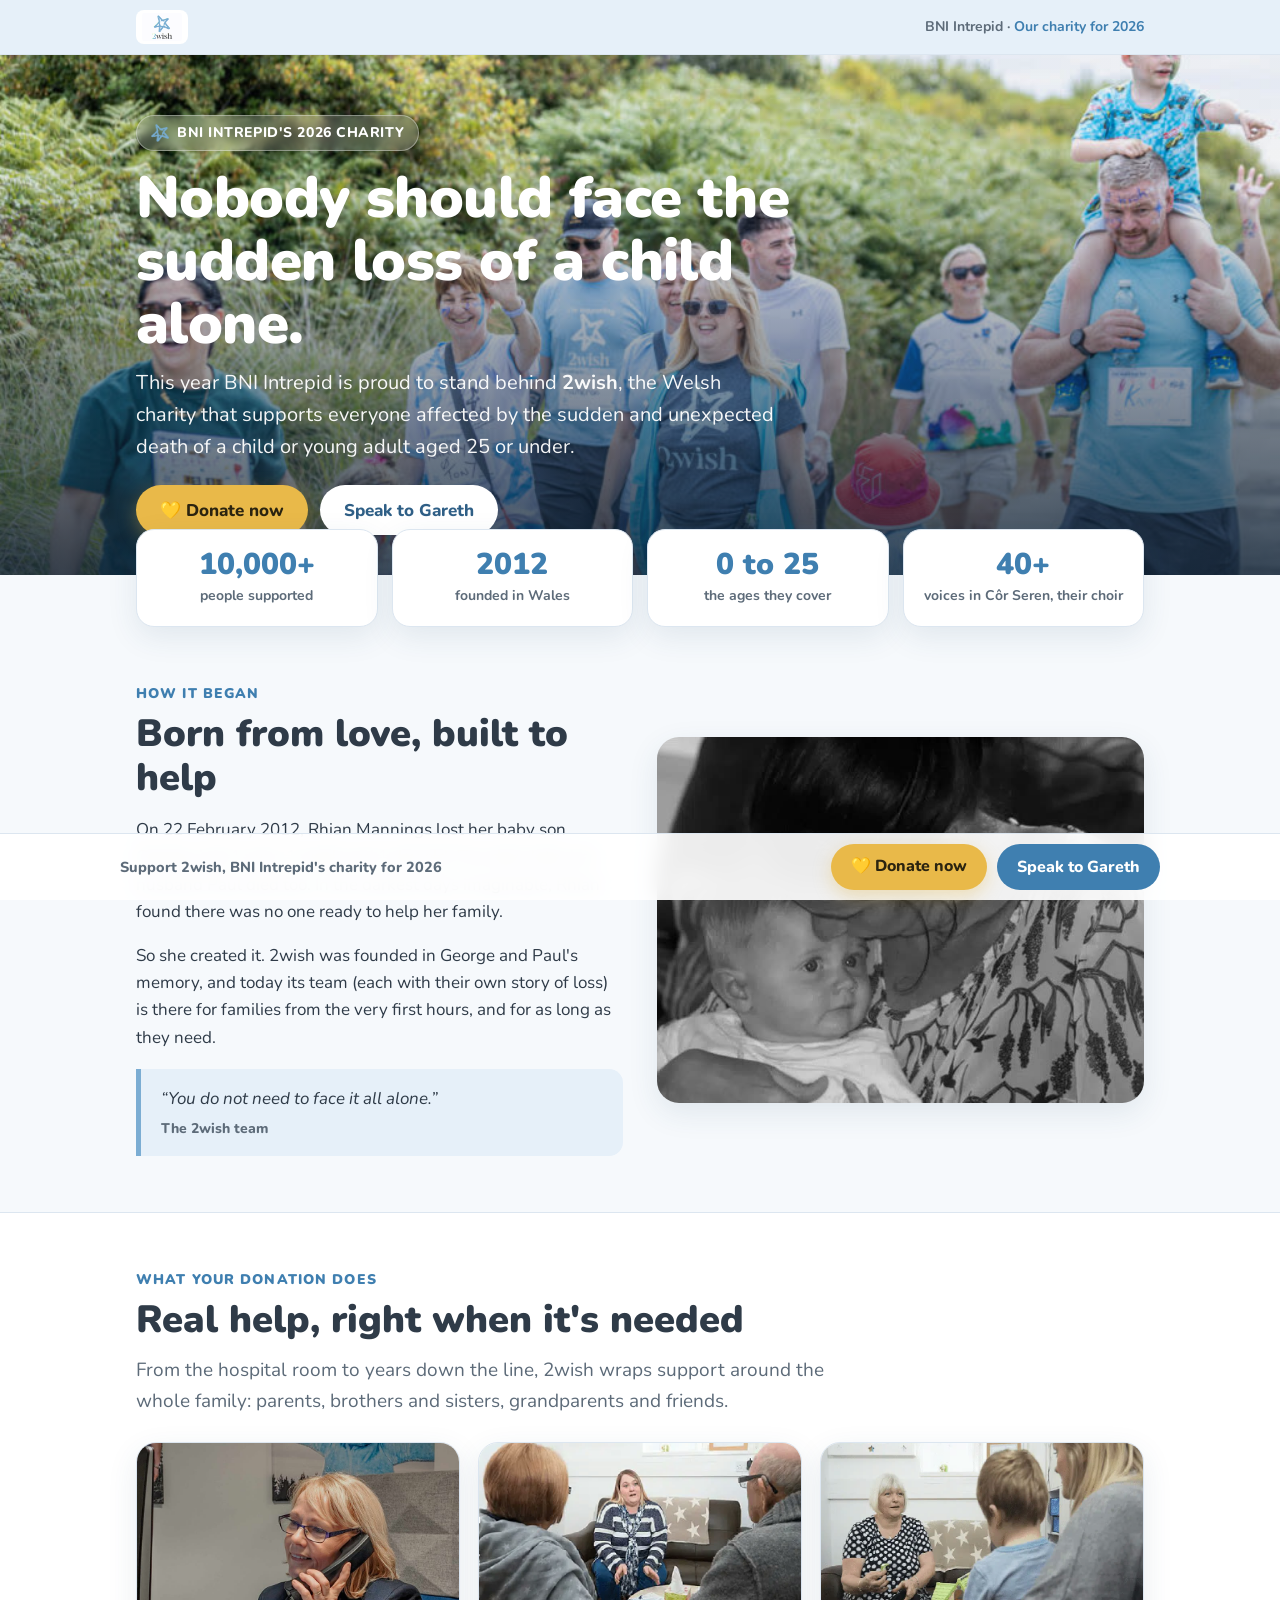
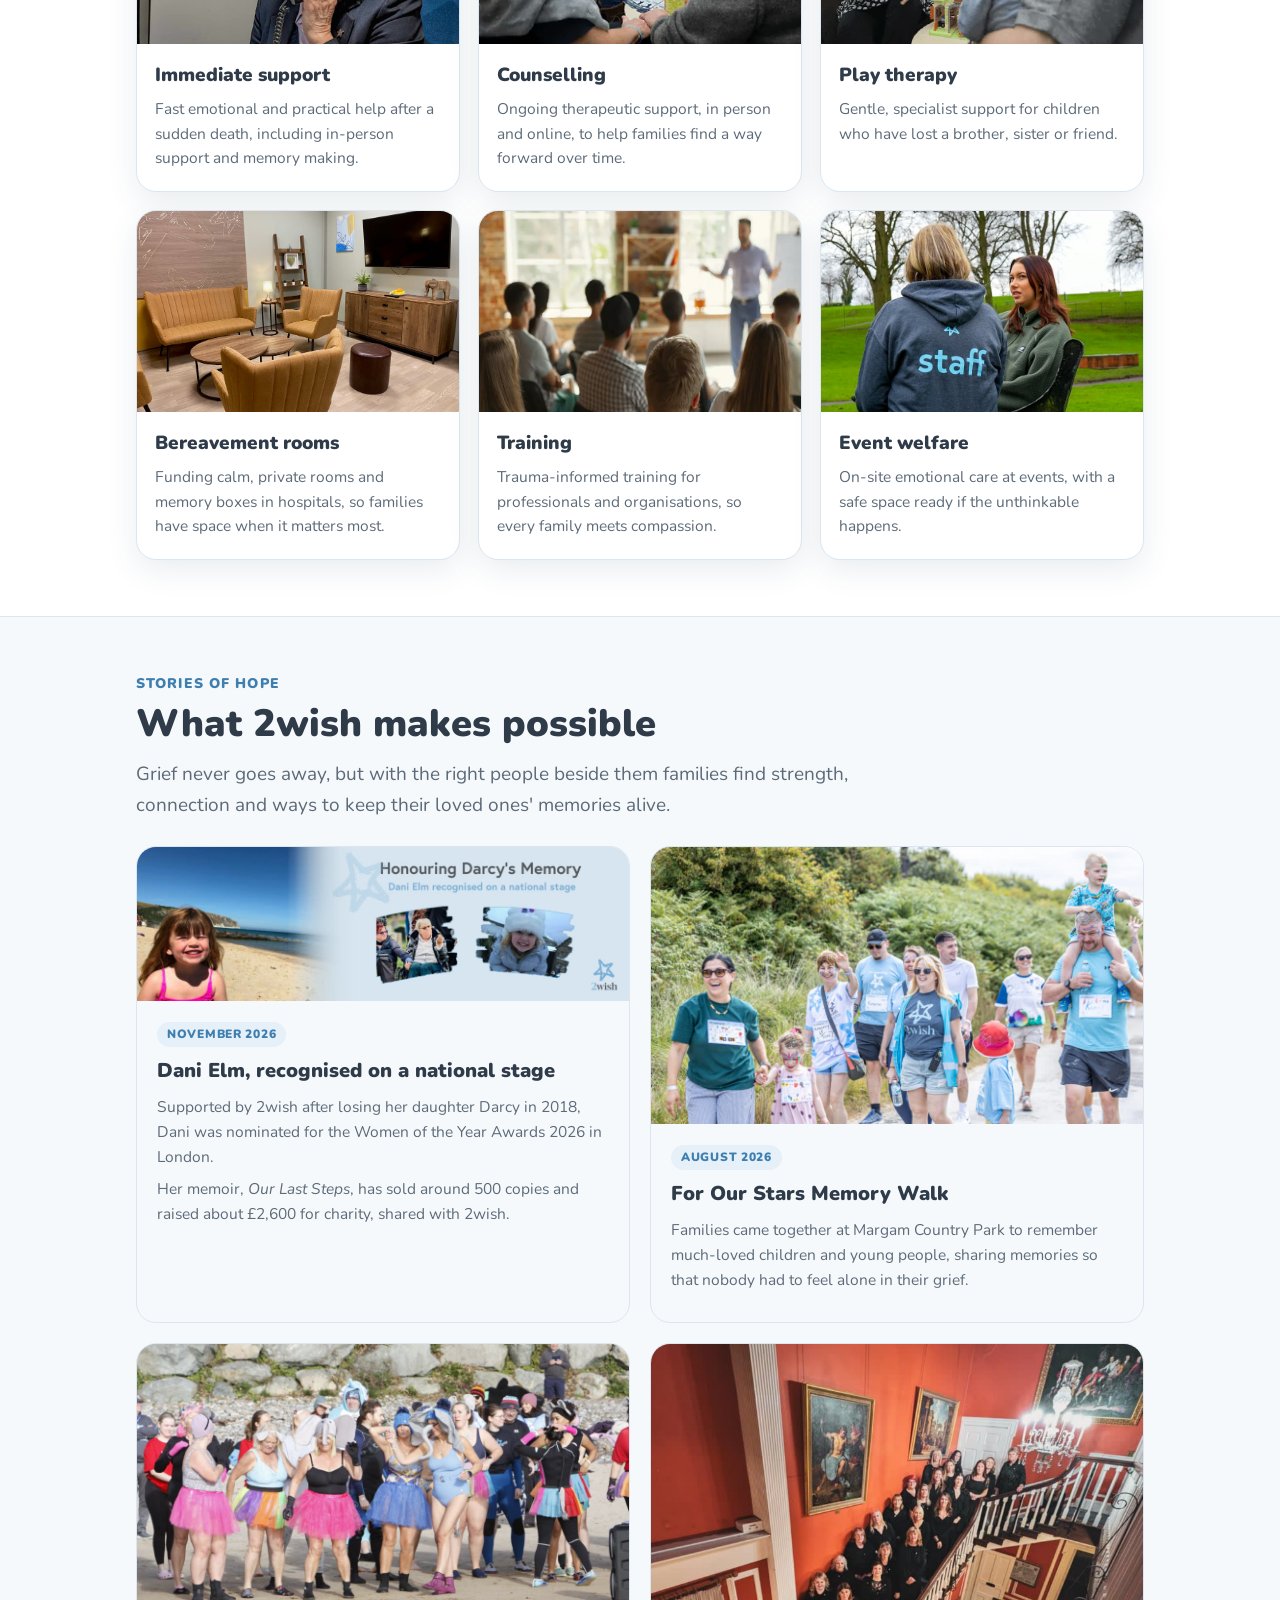
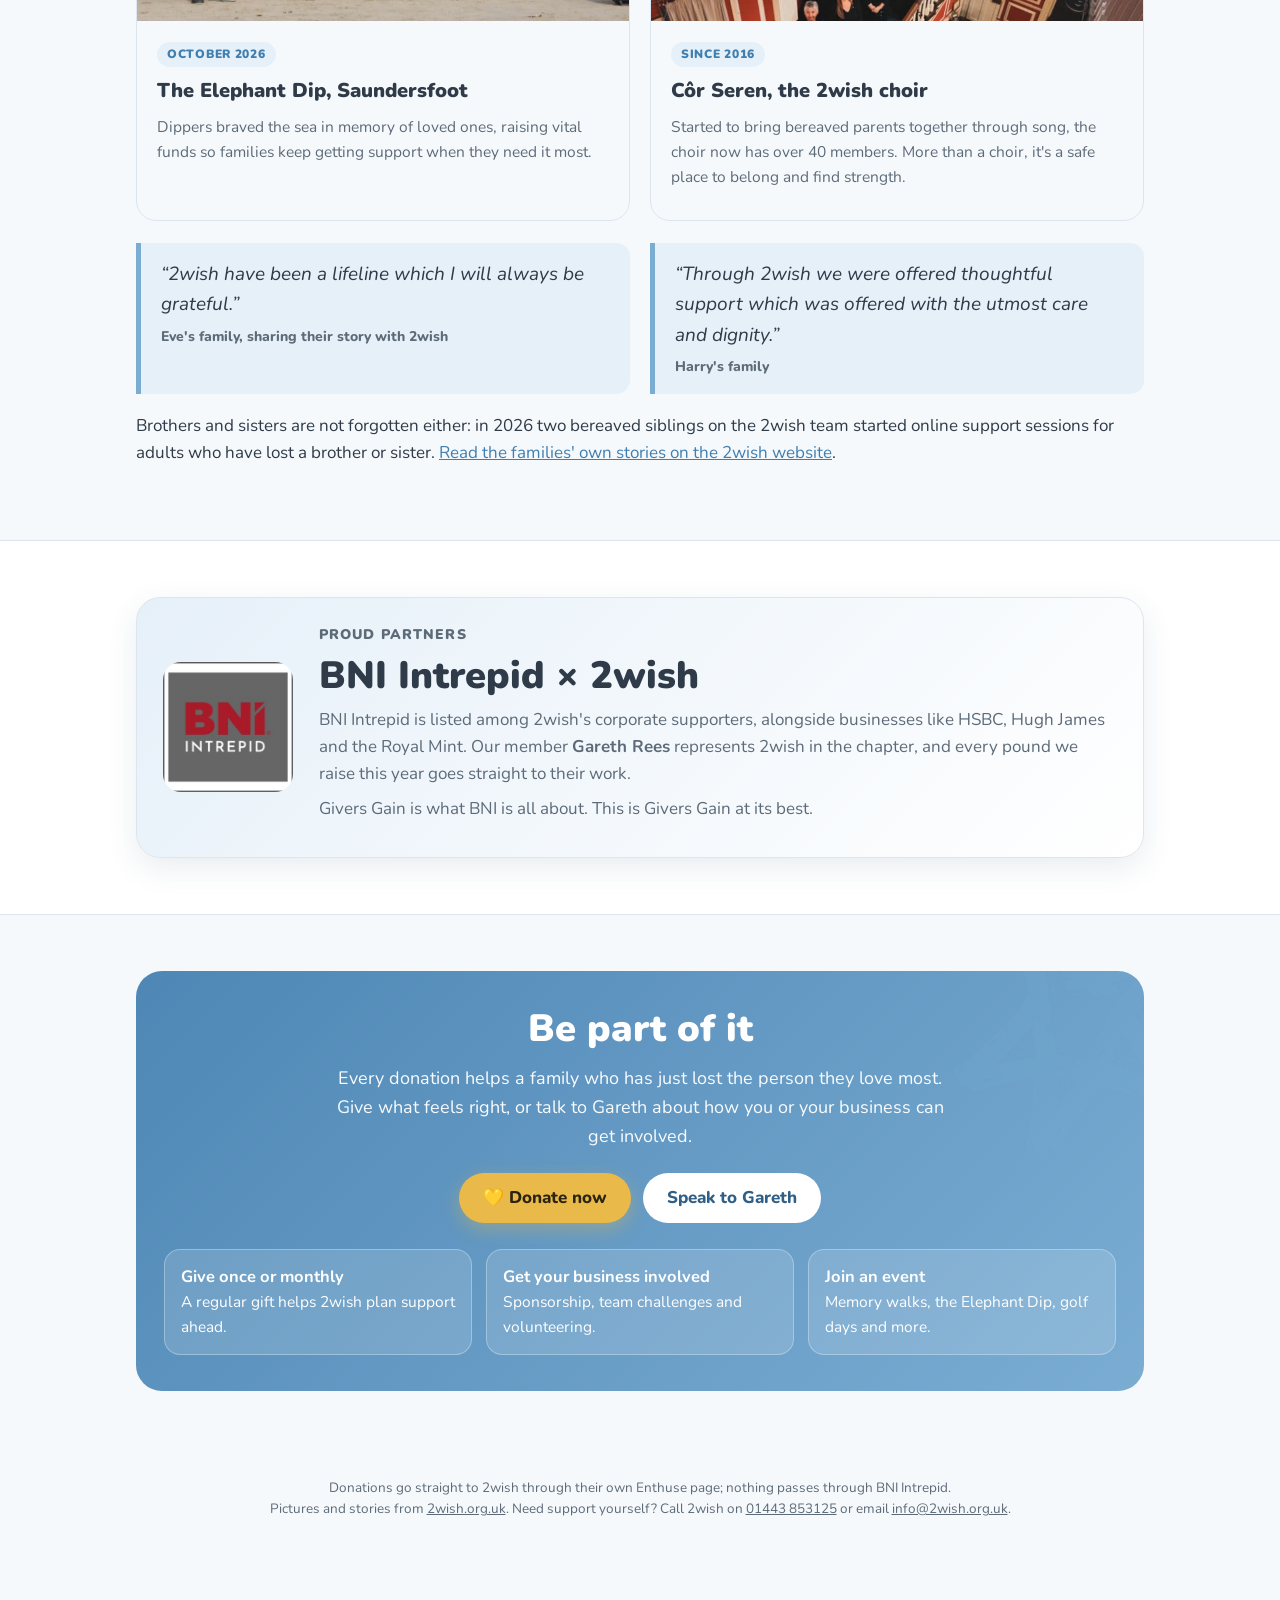
==== 2wish/index.html @ 3b0a9ba2 "Add 2wish charity of the year page Co-Authored-By: Claude Opus 5.5 <noreply@anthropic.com>" ====
<!doctype html>
<html lang="en-GB">
<head>
<meta charset="utf-8">
<meta name="viewport" content="width=device-width, initial-scale=1">
<title>2wish · Our 2026 Charity</title>
<meta name="description" content="BNI Intrepid is proud to support 2wish, our charity for 2026. Read how 2wish helps families after the sudden death of a child or young adult, and donate.">
<meta property="og:title" content="2wish · BNI Intrepid's charity for 2026">
<meta property="og:image" content="img/walk.jpg">
<link rel="preconnect" href="https://fonts.googleapis.com">
<link href="https://fonts.googleapis.com/css2?family=Nunito:wght@400;600;700;800;900&display=swap" rel="stylesheet">
<style>
:root{
  --bg:#F6F9FC; --card:#FFFFFF; --ink:#2F3B48; --muted:#5D6B79; --line:#DCE6F0;
  --sky:#7BADD3; --sky-d:#3F7FB0; --sky-l:#E6F0F9; --slate:#54565A; --gold:#E9B949; --on:#FFFFFF;
  --shadow:0 10px 30px rgba(44,78,110,.10);
}
@media (prefers-color-scheme: dark){
  :root:not([data-theme="light"]){
    --bg:#111A24; --card:#18232F; --ink:#EAF1F8; --muted:#A9BACB; --line:#273646;
    --sky:#8DBBE0; --sky-d:#A9CDEB; --sky-l:#1C2C3D; --slate:#C9D3DD; --gold:#F0C866; --on:#0F1A25;
    --shadow:0 10px 30px rgba(0,0,0,.35);
  }
}
:root[data-theme="dark"]{
  --bg:#111A24; --card:#18232F; --ink:#EAF1F8; --muted:#A9BACB; --line:#273646;
  --sky:#8DBBE0; --sky-d:#A9CDEB; --sky-l:#1C2C3D; --slate:#C9D3DD; --gold:#F0C866; --on:#0F1A25;
  --shadow:0 10px 30px rgba(0,0,0,.35);
}
*{box-sizing:border-box}
html{scroll-behavior:smooth}
body{margin:0;background:var(--bg);color:var(--ink);font-family:Nunito,system-ui,sans-serif;font-size:17px;line-height:1.6;padding-bottom:84px;overflow-x:hidden}
img{max-width:100%;display:block}
a{color:var(--sky-d)}
.wrap{max-width:1040px;margin:0 auto;padding:0 16px}

/* top strip */
.strip{background:var(--sky-l);border-bottom:1px solid var(--line);font-size:14px;font-weight:700;color:var(--muted)}
.strip .wrap{display:flex;align-items:center;justify-content:space-between;gap:12px;padding-top:10px;padding-bottom:10px}
.strip img{height:34px;width:auto;background:#fff;border-radius:8px;padding:3px 6px}
.strip span b{color:var(--sky-d)}

/* hero */
.hero{position:relative;min-height:520px;display:flex;align-items:flex-end;color:#fff;overflow:hidden}
.hero>img{position:absolute;inset:0;width:100%;height:100%;object-fit:cover;object-position:center 35%}
.hero::after{content:"";position:absolute;inset:0;background:linear-gradient(180deg,rgba(20,40,60,.05) 20%,rgba(16,34,52,.82) 100%)}
.hero .wrap{position:relative;z-index:1;padding-top:60px;padding-bottom:40px;width:100%}
.badge{display:inline-flex;align-items:center;gap:8px;background:rgba(255,255,255,.18);backdrop-filter:blur(6px);border:1px solid rgba(255,255,255,.35);padding:6px 14px;border-radius:99px;font-weight:800;font-size:14px;letter-spacing:.04em;text-transform:uppercase}
.badge img{width:18px;height:18px}
h1{font-size:clamp(34px,6vw,58px);line-height:1.08;margin:16px 0 12px;font-weight:900;letter-spacing:-.01em;max-width:780px}
.hero p{font-size:clamp(17px,2.2vw,20px);max-width:640px;margin:0 0 22px;opacity:.95}
.btns{display:flex;flex-wrap:wrap;gap:12px}
.btn{display:inline-flex;align-items:center;justify-content:center;gap:8px;min-height:50px;padding:0 24px;border-radius:99px;font-weight:800;font-size:17px;text-decoration:none;border:0;cursor:pointer;font-family:inherit;transition:transform .15s}
.btn:hover{transform:translateY(-2px)}
.btn.give{background:var(--gold);color:#2B2410;box-shadow:0 6px 18px rgba(233,185,73,.35)}
.btn.talk{background:#fff;color:#2F5F86}
.btn.talk.alt{background:var(--sky-d);color:var(--on)}

/* sections */
section{padding:56px 0}
.eyebrow{color:var(--sky-d);font-weight:900;font-size:14px;letter-spacing:.08em;text-transform:uppercase;margin:0 0 6px}
h2{font-size:clamp(26px,4vw,38px);line-height:1.15;margin:0 0 14px;font-weight:900}
.lead{font-size:19px;color:var(--muted);max-width:720px;margin:0 0 26px}

/* numbers */
.nums{display:grid;grid-template-columns:repeat(4,1fr);gap:14px;margin-top:-46px;position:relative;z-index:2}
.num{background:var(--card);border-radius:18px;padding:18px 16px;box-shadow:var(--shadow);text-align:center;border:1px solid var(--line)}
.num b{display:block;font-size:30px;font-weight:900;color:var(--sky-d);line-height:1.1}
.num span{font-size:14px;color:var(--muted);font-weight:700}

/* story */
.split{display:grid;grid-template-columns:1fr 1fr;gap:34px;align-items:center}
.split img{border-radius:22px;box-shadow:var(--shadow);width:100%;aspect-ratio:4/3;object-fit:cover}
blockquote{margin:18px 0 0;padding:16px 20px;background:var(--sky-l);border-left:5px solid var(--sky);border-radius:0 14px 14px 0;font-style:italic;color:var(--ink)}
blockquote cite{display:block;margin-top:6px;font-style:normal;font-weight:800;font-size:14px;color:var(--muted)}

/* services */
.cards{display:grid;grid-template-columns:repeat(3,1fr);gap:18px}
.card{background:var(--card);border-radius:20px;overflow:hidden;box-shadow:var(--shadow);border:1px solid var(--line);display:flex;flex-direction:column}
.card img{width:100%;aspect-ratio:16/10;object-fit:cover}
.card div{padding:16px 18px 20px}
.card h3{margin:0 0 6px;font-size:19px;font-weight:900}
.card p{margin:0;color:var(--muted);font-size:15.5px}

/* hope stories */
.band{background:var(--card);border-top:1px solid var(--line);border-bottom:1px solid var(--line)}
.hope{display:grid;grid-template-columns:repeat(2,1fr);gap:20px}
.hope article{background:var(--bg);border:1px solid var(--line);border-radius:20px;overflow:hidden;display:flex;flex-direction:column}
.hope article img{width:100%;aspect-ratio:16/9;object-fit:cover}
.hope article img.wide{aspect-ratio:1024/320;object-fit:contain;background:#E8F1F9}
.hope article.tall img{object-position:center 30%}
.hope article div{padding:18px 20px 22px}
.hope h3{margin:0 0 8px;font-size:20px;font-weight:900}
.hope p{margin:0 0 8px;color:var(--muted);font-size:15.5px}
.tag{display:inline-block;background:var(--sky-l);color:var(--sky-d);font-weight:900;font-size:12px;letter-spacing:.06em;text-transform:uppercase;border-radius:99px;padding:3px 10px;margin-bottom:8px}
.quotes{display:grid;grid-template-columns:1fr 1fr;gap:20px;margin-top:22px}
.quotes blockquote{margin:0;font-size:19px}

/* partner */
.partner{display:grid;grid-template-columns:auto 1fr;gap:26px;align-items:center;background:linear-gradient(135deg,var(--sky-l),var(--card));border:1px solid var(--line);border-radius:24px;padding:26px;box-shadow:var(--shadow)}
.partner img{width:130px;height:130px;border-radius:18px;object-fit:cover;background:#fff}
.partner p{margin:0 0 8px;color:var(--muted)}

/* gareth / cta */
.cta{background:linear-gradient(135deg,#4E87B5,#7BADD3);color:#fff;border-radius:26px;padding:36px 28px;text-align:center;position:relative;overflow:hidden}
.cta::before{content:"";position:absolute;width:260px;height:260px;right:-60px;top:-70px;background:url(img/star.png) center/contain no-repeat;opacity:.18}
.cta h2{color:#fff}
.cta p{max-width:620px;margin:0 auto 22px;font-size:18px;opacity:.96}
.cta .btns{justify-content:center}
.ways{display:grid;grid-template-columns:repeat(3,1fr);gap:14px;margin:26px 0 0;text-align:left}
.ways div{background:rgba(255,255,255,.14);border:1px solid rgba(255,255,255,.3);border-radius:16px;padding:14px 16px;font-size:15.5px}
.ways b{display:block;font-size:16.5px}

footer{padding:30px 0 20px;color:var(--muted);font-size:13.5px;text-align:center}
footer a{color:var(--muted)}

/* sticky bar */
.bar{position:fixed;left:0;right:0;bottom:0;z-index:20;background:color-mix(in srgb,var(--card) 92%,transparent);backdrop-filter:blur(10px);border-top:1px solid var(--line);padding:10px 16px calc(10px + env(safe-area-inset-bottom))}
.bar .in{max-width:1040px;margin:0 auto;display:flex;gap:10px;align-items:center}
.bar .t{flex:1;font-weight:800;font-size:14.5px;color:var(--muted);line-height:1.3}
.bar .btn{min-height:46px;padding:0 20px;font-size:16px}

/* gareth sheet */
.sheet{position:fixed;inset:0;z-index:30;background:rgba(10,20,30,.55);display:none;align-items:flex-end;justify-content:center;padding:16px}
.sheet.on{display:flex}
.sheet .box{background:var(--card);color:var(--ink);border-radius:22px;max-width:440px;width:100%;padding:24px 22px 20px;box-shadow:0 20px 50px rgba(0,0,0,.3);margin-bottom:max(10px,env(safe-area-inset-bottom))}
.sheet h3{margin:0 0 4px;font-size:22px;font-weight:900}
.sheet p{margin:0 0 16px;color:var(--muted);font-size:15.5px}
.sheet .btn{width:100%;margin-bottom:10px}
.sheet .x{background:transparent;color:var(--muted);border:1px solid var(--line)}
@media (min-width:700px){.sheet{align-items:center}}

@media (max-width:860px){
  .cards{grid-template-columns:1fr 1fr}
  .nums{grid-template-columns:1fr 1fr}
}
@media (max-width:640px){
  body{font-size:16px}
  .hero{min-height:560px}
  .split,.hope,.quotes,.ways{grid-template-columns:1fr}
  .cards{grid-template-columns:1fr}
  .partner{grid-template-columns:1fr;text-align:center}
  .partner img{margin:0 auto}
  .btns .btn{flex:1 1 100%}
  .bar .t{display:none}
  .bar .btn{flex:1;padding:0 12px}
  section{padding:44px 0}
}
</style>
</head>
<body>

<div class="strip"><div class="wrap"><img src="img/logo.png" alt="2wish logo"><span>BNI Intrepid · <b>Our charity for 2026</b></span></div></div>

<header class="hero">
  <img src="img/walk.jpg" alt="Families walking together at the 2wish For Our Stars Memory Walk 2026 at Margam Country Park">
  <div class="wrap">
    <span class="badge"><img src="img/star.png" alt="">BNI Intrepid's 2026 charity</span>
    <h1>Nobody should face the sudden loss of a child alone.</h1>
    <p>This year BNI Intrepid is proud to stand behind <b>2wish</b>, the Welsh charity that supports everyone affected by the sudden and unexpected death of a child or young adult aged 25 or under.</p>
    <div class="btns">
      <a class="btn give" href="https://2wish.enthuse.com/donate" target="_blank" rel="noopener">💛 Donate now</a>
      <button class="btn talk" type="button" data-gareth>Speak to Gareth</button>
    </div>
  </div>
</header>

<div class="wrap">
  <div class="nums">
    <div class="num"><b>10,000+</b><span>people supported</span></div>
    <div class="num"><b>2012</b><span>founded in Wales</span></div>
    <div class="num"><b>0 to 25</b><span>the ages they cover</span></div>
    <div class="num"><b>40+</b><span>voices in Côr Seren, their choir</span></div>
  </div>
</div>

<section>
  <div class="wrap split">
    <div>
      <p class="eyebrow">How it began</p>
      <h2>Born from love, built to help</h2>
      <p>On 22 February 2012, Rhian Mannings lost her baby son George, just 1 year, 1 week and 1 day old. Five days later her husband Paul died too. In the darkest days imaginable, Rhian found there was no one ready to help her family.</p>
      <p>So she created it. 2wish was founded in George and Paul's memory, and today its team (each with their own story of loss) is there for families from the very first hours, and for as long as they need.</p>
      <blockquote>“You do not need to face it all alone.”<cite>The 2wish team</cite></blockquote>
    </div>
    <img src="img/rhian.jpg" alt="Rhian Mannings with her son George, black and white photo">
  </div>
</section>

<section class="band">
  <div class="wrap">
    <p class="eyebrow">What your donation does</p>
    <h2>Real help, right when it's needed</h2>
    <p class="lead">From the hospital room to years down the line, 2wish wraps support around the whole family: parents, brothers and sisters, grandparents and friends.</p>
    <div class="cards">
      <div class="card"><img src="img/immediate.jpg" alt="A 2wish team member on the phone"><div><h3>Immediate support</h3><p>Fast emotional and practical help after a sudden death, including in-person support and memory making.</p></div></div>
      <div class="card"><img src="img/counselling.jpg" alt="A counselling session"><div><h3>Counselling</h3><p>Ongoing therapeutic support, in person and online, to help families find a way forward over time.</p></div></div>
      <div class="card"><img src="img/play.jpg" alt="A play therapy session with a young child"><div><h3>Play therapy</h3><p>Gentle, specialist support for children who have lost a brother, sister or friend.</p></div></div>
      <div class="card"><img src="img/room.jpg" alt="A calm, comfortable bereavement room"><div><h3>Bereavement rooms</h3><p>Funding calm, private rooms and memory boxes in hospitals, so families have space when it matters most.</p></div></div>
      <div class="card"><img src="img/training.jpg" alt="Professionals at a training session"><div><h3>Training</h3><p>Trauma-informed training for professionals and organisations, so every family meets compassion.</p></div></div>
      <div class="card"><img src="img/welfare.jpg" alt="2wish staff supporting someone outdoors"><div><h3>Event welfare</h3><p>On-site emotional care at events, with a safe space ready if the unthinkable happens.</p></div></div>
    </div>
  </div>
</section>

<section>
  <div class="wrap">
    <p class="eyebrow">Stories of hope</p>
    <h2>What 2wish makes possible</h2>
    <p class="lead">Grief never goes away, but with the right people beside them families find strength, connection and ways to keep their loved ones' memories alive.</p>

    <div class="hope">
      <article>
        <img class="wide" src="img/dani.jpg" alt="Honouring Darcy's Memory: Dani Elm recognised on a national stage">
        <div><span class="tag">November 2026</span><h3>Dani Elm, recognised on a national stage</h3>
        <p>Supported by 2wish after losing her daughter Darcy in 2018, Dani was nominated for the Women of the Year Awards 2026 in London.</p>
        <p>Her memoir, <i>Our Last Steps</i>, has sold around 500 copies and raised about £2,600 for charity, shared with 2wish.</p></div>
      </article>
      <article>
        <img src="img/walk.jpg" alt="Supporters walking at the For Our Stars Memory Walk">
        <div><span class="tag">August 2026</span><h3>For Our Stars Memory Walk</h3>
        <p>Families came together at Margam Country Park to remember much-loved children and young people, sharing memories so that nobody had to feel alone in their grief.</p></div>
      </article>
      <article>
        <img src="img/dip.jpg" alt="Brave dippers in fancy dress at the Elephant Dip in Saundersfoot">
        <div><span class="tag">October 2026</span><h3>The Elephant Dip, Saundersfoot</h3>
        <p>Dippers braved the sea in memory of loved ones, raising vital funds so families keep getting support when they need it most.</p></div>
      </article>
      <article class="tall">
        <img src="img/choir.jpg" alt="Côr Seren, the 2wish choir, singing on a grand staircase">
        <div><span class="tag">Since 2016</span><h3>Côr Seren, the 2wish choir</h3>
        <p>Started to bring bereaved parents together through song, the choir now has over 40 members. More than a choir, it's a safe place to belong and find strength.</p></div>
      </article>
    </div>

    <div class="quotes">
      <blockquote>“2wish have been a lifeline which I will always be grateful.”<cite>Eve's family, sharing their story with 2wish</cite></blockquote>
      <blockquote>“Through 2wish we were offered thoughtful support which was offered with the utmost care and dignity.”<cite>Harry's family</cite></blockquote>
    </div>
    <p style="margin-top:18px">Brothers and sisters are not forgotten either: in 2026 two bereaved siblings on the 2wish team started online support sessions for adults who have lost a brother or sister. <a href="https://2wish.org.uk/get-support/support-resources/families/" target="_blank" rel="noopener">Read the families' own stories on the 2wish website</a>.</p>
  </div>
</section>

<section class="band">
  <div class="wrap">
    <div class="partner">
      <img src="img/bni-partner.jpg" alt="BNI Intrepid Cardiff, a corporate supporter of 2wish">
      <div>
        <p class="eyebrow">Proud partners</p>
        <h2 style="margin-bottom:8px">BNI Intrepid × 2wish</h2>
        <p>BNI Intrepid is listed among 2wish's corporate supporters, alongside businesses like HSBC, Hugh James and the Royal Mint. Our member <b>Gareth Rees</b> represents 2wish in the chapter, and every pound we raise this year goes straight to their work.</p>
        <p>Givers Gain is what BNI is all about. This is Givers Gain at its best.</p>
      </div>
    </div>
  </div>
</section>

<section>
  <div class="wrap">
    <div class="cta">
      <h2>Be part of it</h2>
      <p>Every donation helps a family who has just lost the person they love most. Give what feels right, or talk to Gareth about how you or your business can get involved.</p>
      <div class="btns">
        <a class="btn give" href="https://2wish.enthuse.com/donate" target="_blank" rel="noopener">💛 Donate now</a>
        <button class="btn talk" type="button" data-gareth>Speak to Gareth</button>
      </div>
      <div class="ways">
        <div><b>Give once or monthly</b>A regular gift helps 2wish plan support ahead.</div>
        <div><b>Get your business involved</b>Sponsorship, team challenges and volunteering.</div>
        <div><b>Join an event</b>Memory walks, the Elephant Dip, golf days and more.</div>
      </div>
    </div>
  </div>
</section>

<footer>
  <div class="wrap">
    Donations go straight to 2wish through their own Enthuse page; nothing passes through BNI Intrepid.<br>
    Pictures and stories from <a href="https://2wish.org.uk" target="_blank" rel="noopener">2wish.org.uk</a>. Need support yourself? Call 2wish on <a href="tel:01443853125">01443 853125</a> or email <a href="mailto:info@2wish.org.uk">info@2wish.org.uk</a>.
  </div>
</footer>

<div class="bar"><div class="in">
  <span class="t">Support 2wish, BNI Intrepid's charity for 2026</span>
  <a class="btn give" href="https://2wish.enthuse.com/donate" target="_blank" rel="noopener">💛 Donate now</a>
  <button class="btn talk alt" type="button" data-gareth>Speak to Gareth</button>
</div></div>

<div class="sheet" id="sheet" role="dialog" aria-modal="true" aria-labelledby="gt">
  <div class="box">
    <h3 id="gt">Speak to Gareth</h3>
    <p>Gareth Rees represents 2wish at BNI Intrepid. He'd love to hear from you about donating, fundraising or getting your business involved.</p>
    <a class="btn talk alt" href="tel:07545809247">📞 Call 07545 809247</a>
    <a class="btn talk alt" href="mailto:gareth@2wish.org.uk?subject=Supporting%202wish%20(BNI%20Intrepid)">✉️ Email Gareth</a>
    <button class="btn x" type="button" id="close">Close</button>
  </div>
</div>

<script>
(function(){
  var s=document.getElementById('sheet');
  document.querySelectorAll('[data-gareth]').forEach(function(b){b.addEventListener('click',function(){s.classList.add('on')})});
  document.getElementById('close').addEventListener('click',function(){s.classList.remove('on')});
  s.addEventListener('click',function(e){if(e.target===s)s.classList.remove('on')});
  document.addEventListener('keydown',function(e){if(e.key==='Escape')s.classList.remove('on')});
})();
</script>
</body>
</html>
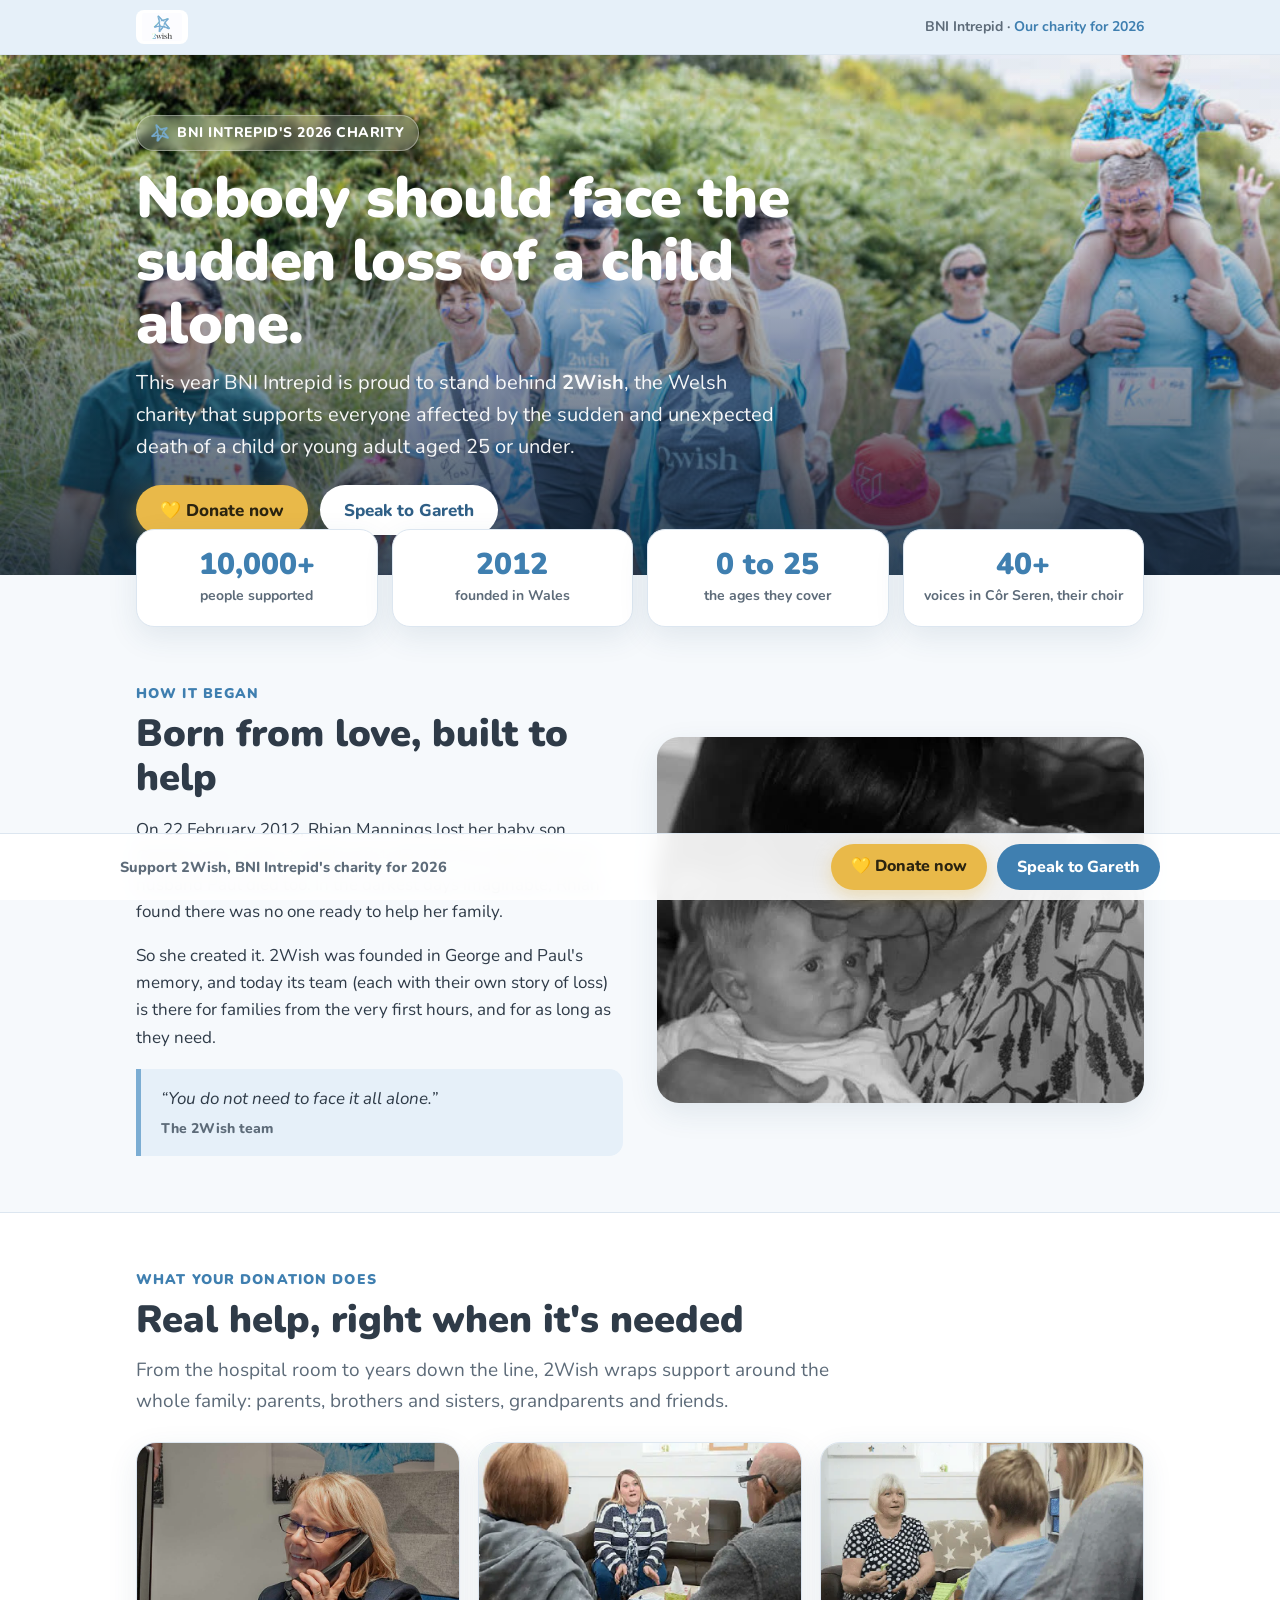
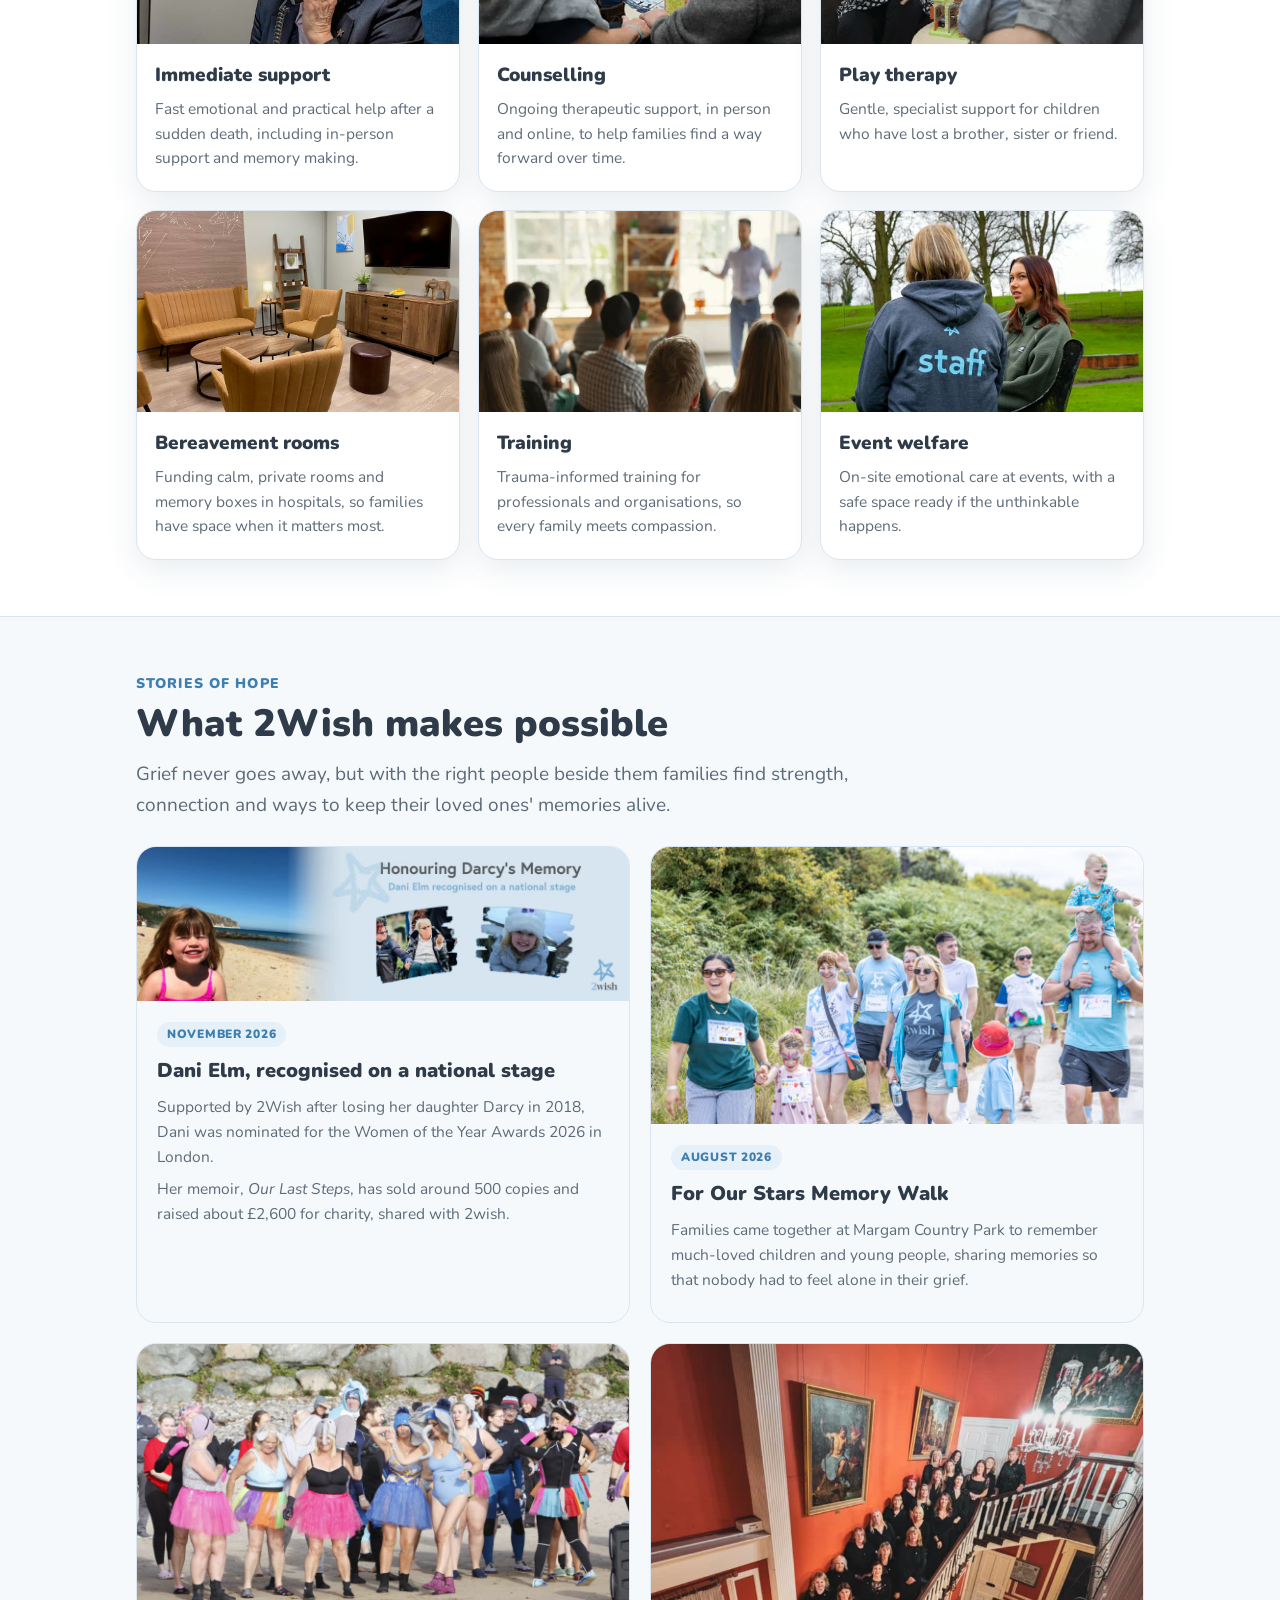
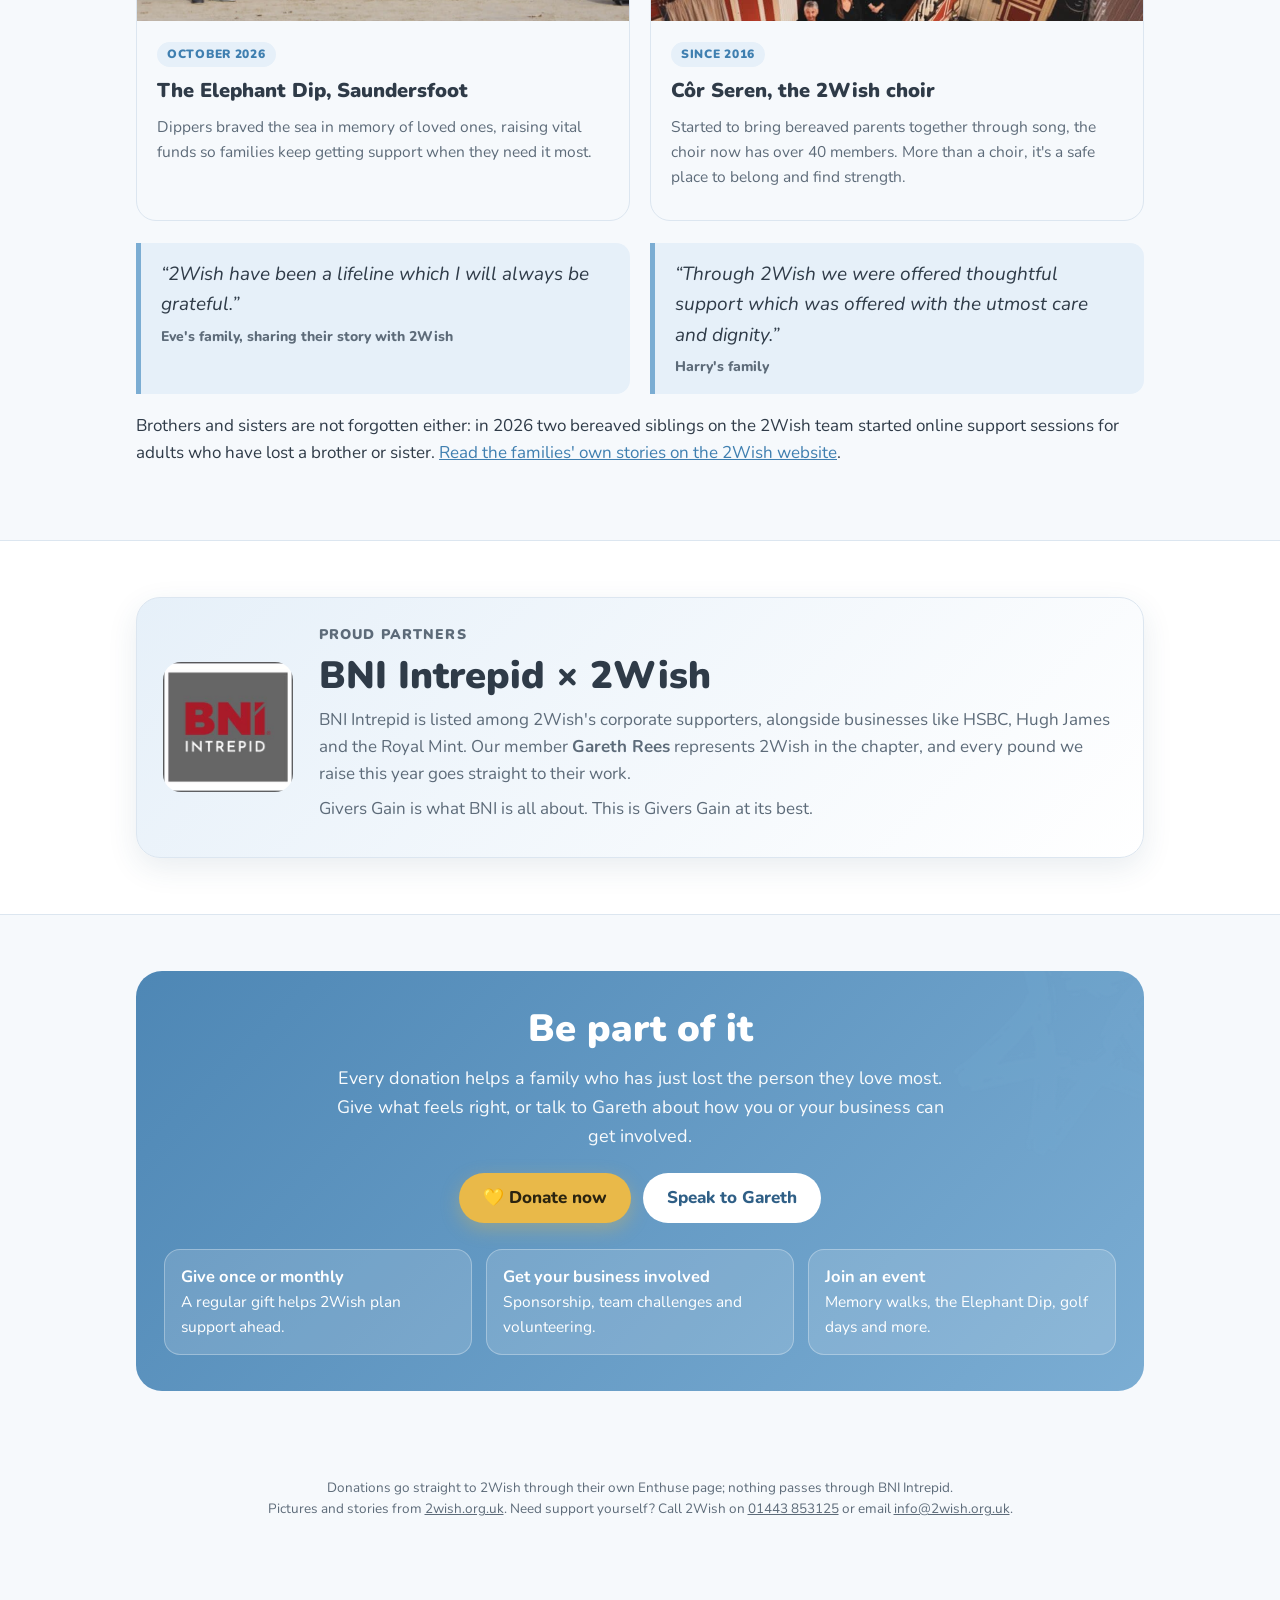
==== commit cc84c27c: "2wish page: spell 2Wish Co-Authored-By: Claude Opus 5.5 <noreply@anthropic.com>" ====
--- a/2wish/index.html
+++ b/2wish/index.html
@@ -3,9 +3,9 @@
 <head>
 <meta charset="utf-8">
 <meta name="viewport" content="width=device-width, initial-scale=1">
-<title>2wish · Our 2026 Charity</title>
-<meta name="description" content="BNI Intrepid is proud to support 2wish, our charity for 2026. Read how 2wish helps families after the sudden death of a child or young adult, and donate.">
-<meta property="og:title" content="2wish · BNI Intrepid's charity for 2026">
+<title>2Wish · Our 2026 Charity</title>
+<meta name="description" content="BNI Intrepid is proud to support 2Wish, our charity for 2026. Read how 2Wish helps families after the sudden death of a child or young adult, and donate.">
+<meta property="og:title" content="2Wish · BNI Intrepid's charity for 2026">
 <meta property="og:image" content="img/walk.jpg">
 <link rel="preconnect" href="https://fonts.googleapis.com">
 <link href="https://fonts.googleapis.com/css2?family=Nunito:wght@400;600;700;800;900&display=swap" rel="stylesheet">
@@ -150,14 +150,14 @@
 </head>
 <body>
 
-<div class="strip"><div class="wrap"><img src="img/logo.png" alt="2wish logo"><span>BNI Intrepid · <b>Our charity for 2026</b></span></div></div>
+<div class="strip"><div class="wrap"><img src="img/logo.png" alt="2Wish logo"><span>BNI Intrepid · <b>Our charity for 2026</b></span></div></div>
 
 <header class="hero">
-  <img src="img/walk.jpg" alt="Families walking together at the 2wish For Our Stars Memory Walk 2026 at Margam Country Park">
+  <img src="img/walk.jpg" alt="Families walking together at the 2Wish For Our Stars Memory Walk 2026 at Margam Country Park">
   <div class="wrap">
     <span class="badge"><img src="img/star.png" alt="">BNI Intrepid's 2026 charity</span>
     <h1>Nobody should face the sudden loss of a child alone.</h1>
-    <p>This year BNI Intrepid is proud to stand behind <b>2wish</b>, the Welsh charity that supports everyone affected by the sudden and unexpected death of a child or young adult aged 25 or under.</p>
+    <p>This year BNI Intrepid is proud to stand behind <b>2Wish</b>, the Welsh charity that supports everyone affected by the sudden and unexpected death of a child or young adult aged 25 or under.</p>
     <div class="btns">
       <a class="btn give" href="https://2wish.enthuse.com/donate" target="_blank" rel="noopener">💛 Donate now</a>
       <button class="btn talk" type="button" data-gareth>Speak to Gareth</button>
@@ -180,8 +180,8 @@
       <p class="eyebrow">How it began</p>
       <h2>Born from love, built to help</h2>
       <p>On 22 February 2012, Rhian Mannings lost her baby son George, just 1 year, 1 week and 1 day old. Five days later her husband Paul died too. In the darkest days imaginable, Rhian found there was no one ready to help her family.</p>
-      <p>So she created it. 2wish was founded in George and Paul's memory, and today its team (each with their own story of loss) is there for families from the very first hours, and for as long as they need.</p>
-      <blockquote>“You do not need to face it all alone.”<cite>The 2wish team</cite></blockquote>
+      <p>So she created it. 2Wish was founded in George and Paul's memory, and today its team (each with their own story of loss) is there for families from the very first hours, and for as long as they need.</p>
+      <blockquote>“You do not need to face it all alone.”<cite>The 2Wish team</cite></blockquote>
     </div>
     <img src="img/rhian.jpg" alt="Rhian Mannings with her son George, black and white photo">
   </div>
@@ -191,14 +191,14 @@
   <div class="wrap">
     <p class="eyebrow">What your donation does</p>
     <h2>Real help, right when it's needed</h2>
-    <p class="lead">From the hospital room to years down the line, 2wish wraps support around the whole family: parents, brothers and sisters, grandparents and friends.</p>
+    <p class="lead">From the hospital room to years down the line, 2Wish wraps support around the whole family: parents, brothers and sisters, grandparents and friends.</p>
     <div class="cards">
-      <div class="card"><img src="img/immediate.jpg" alt="A 2wish team member on the phone"><div><h3>Immediate support</h3><p>Fast emotional and practical help after a sudden death, including in-person support and memory making.</p></div></div>
+      <div class="card"><img src="img/immediate.jpg" alt="A 2Wish team member on the phone"><div><h3>Immediate support</h3><p>Fast emotional and practical help after a sudden death, including in-person support and memory making.</p></div></div>
       <div class="card"><img src="img/counselling.jpg" alt="A counselling session"><div><h3>Counselling</h3><p>Ongoing therapeutic support, in person and online, to help families find a way forward over time.</p></div></div>
       <div class="card"><img src="img/play.jpg" alt="A play therapy session with a young child"><div><h3>Play therapy</h3><p>Gentle, specialist support for children who have lost a brother, sister or friend.</p></div></div>
       <div class="card"><img src="img/room.jpg" alt="A calm, comfortable bereavement room"><div><h3>Bereavement rooms</h3><p>Funding calm, private rooms and memory boxes in hospitals, so families have space when it matters most.</p></div></div>
       <div class="card"><img src="img/training.jpg" alt="Professionals at a training session"><div><h3>Training</h3><p>Trauma-informed training for professionals and organisations, so every family meets compassion.</p></div></div>
-      <div class="card"><img src="img/welfare.jpg" alt="2wish staff supporting someone outdoors"><div><h3>Event welfare</h3><p>On-site emotional care at events, with a safe space ready if the unthinkable happens.</p></div></div>
+      <div class="card"><img src="img/welfare.jpg" alt="2Wish staff supporting someone outdoors"><div><h3>Event welfare</h3><p>On-site emotional care at events, with a safe space ready if the unthinkable happens.</p></div></div>
     </div>
   </div>
 </section>
@@ -206,14 +206,14 @@
 <section>
   <div class="wrap">
     <p class="eyebrow">Stories of hope</p>
-    <h2>What 2wish makes possible</h2>
+    <h2>What 2Wish makes possible</h2>
     <p class="lead">Grief never goes away, but with the right people beside them families find strength, connection and ways to keep their loved ones' memories alive.</p>
 
     <div class="hope">
       <article>
         <img class="wide" src="img/dani.jpg" alt="Honouring Darcy's Memory: Dani Elm recognised on a national stage">
         <div><span class="tag">November 2026</span><h3>Dani Elm, recognised on a national stage</h3>
-        <p>Supported by 2wish after losing her daughter Darcy in 2018, Dani was nominated for the Women of the Year Awards 2026 in London.</p>
+        <p>Supported by 2Wish after losing her daughter Darcy in 2018, Dani was nominated for the Women of the Year Awards 2026 in London.</p>
         <p>Her memoir, <i>Our Last Steps</i>, has sold around 500 copies and raised about £2,600 for charity, shared with 2wish.</p></div>
       </article>
       <article>
@@ -227,28 +227,28 @@
         <p>Dippers braved the sea in memory of loved ones, raising vital funds so families keep getting support when they need it most.</p></div>
       </article>
       <article class="tall">
-        <img src="img/choir.jpg" alt="Côr Seren, the 2wish choir, singing on a grand staircase">
-        <div><span class="tag">Since 2016</span><h3>Côr Seren, the 2wish choir</h3>
+        <img src="img/choir.jpg" alt="Côr Seren, the 2Wish choir, singing on a grand staircase">
+        <div><span class="tag">Since 2016</span><h3>Côr Seren, the 2Wish choir</h3>
         <p>Started to bring bereaved parents together through song, the choir now has over 40 members. More than a choir, it's a safe place to belong and find strength.</p></div>
       </article>
     </div>
 
     <div class="quotes">
-      <blockquote>“2wish have been a lifeline which I will always be grateful.”<cite>Eve's family, sharing their story with 2wish</cite></blockquote>
-      <blockquote>“Through 2wish we were offered thoughtful support which was offered with the utmost care and dignity.”<cite>Harry's family</cite></blockquote>
-    </div>
-    <p style="margin-top:18px">Brothers and sisters are not forgotten either: in 2026 two bereaved siblings on the 2wish team started online support sessions for adults who have lost a brother or sister. <a href="https://2wish.org.uk/get-support/support-resources/families/" target="_blank" rel="noopener">Read the families' own stories on the 2wish website</a>.</p>
+      <blockquote>“2Wish have been a lifeline which I will always be grateful.”<cite>Eve's family, sharing their story with 2Wish</cite></blockquote>
+      <blockquote>“Through 2Wish we were offered thoughtful support which was offered with the utmost care and dignity.”<cite>Harry's family</cite></blockquote>
+    </div>
+    <p style="margin-top:18px">Brothers and sisters are not forgotten either: in 2026 two bereaved siblings on the 2Wish team started online support sessions for adults who have lost a brother or sister. <a href="https://2wish.org.uk/get-support/support-resources/families/" target="_blank" rel="noopener">Read the families' own stories on the 2Wish website</a>.</p>
   </div>
 </section>
 
 <section class="band">
   <div class="wrap">
     <div class="partner">
-      <img src="img/bni-partner.jpg" alt="BNI Intrepid Cardiff, a corporate supporter of 2wish">
+      <img src="img/bni-partner.jpg" alt="BNI Intrepid Cardiff, a corporate supporter of 2Wish">
       <div>
         <p class="eyebrow">Proud partners</p>
-        <h2 style="margin-bottom:8px">BNI Intrepid × 2wish</h2>
-        <p>BNI Intrepid is listed among 2wish's corporate supporters, alongside businesses like HSBC, Hugh James and the Royal Mint. Our member <b>Gareth Rees</b> represents 2wish in the chapter, and every pound we raise this year goes straight to their work.</p>
+        <h2 style="margin-bottom:8px">BNI Intrepid × 2Wish</h2>
+        <p>BNI Intrepid is listed among 2Wish's corporate supporters, alongside businesses like HSBC, Hugh James and the Royal Mint. Our member <b>Gareth Rees</b> represents 2Wish in the chapter, and every pound we raise this year goes straight to their work.</p>
         <p>Givers Gain is what BNI is all about. This is Givers Gain at its best.</p>
       </div>
     </div>
@@ -265,7 +265,7 @@
         <button class="btn talk" type="button" data-gareth>Speak to Gareth</button>
       </div>
       <div class="ways">
-        <div><b>Give once or monthly</b>A regular gift helps 2wish plan support ahead.</div>
+        <div><b>Give once or monthly</b>A regular gift helps 2Wish plan support ahead.</div>
         <div><b>Get your business involved</b>Sponsorship, team challenges and volunteering.</div>
         <div><b>Join an event</b>Memory walks, the Elephant Dip, golf days and more.</div>
       </div>
@@ -275,13 +275,13 @@
 
 <footer>
   <div class="wrap">
-    Donations go straight to 2wish through their own Enthuse page; nothing passes through BNI Intrepid.<br>
-    Pictures and stories from <a href="https://2wish.org.uk" target="_blank" rel="noopener">2wish.org.uk</a>. Need support yourself? Call 2wish on <a href="tel:01443853125">01443 853125</a> or email <a href="mailto:info@2wish.org.uk">info@2wish.org.uk</a>.
+    Donations go straight to 2Wish through their own Enthuse page; nothing passes through BNI Intrepid.<br>
+    Pictures and stories from <a href="https://2wish.org.uk" target="_blank" rel="noopener">2wish.org.uk</a>. Need support yourself? Call 2Wish on <a href="tel:01443853125">01443 853125</a> or email <a href="mailto:info@2wish.org.uk">info@2wish.org.uk</a>.
   </div>
 </footer>
 
 <div class="bar"><div class="in">
-  <span class="t">Support 2wish, BNI Intrepid's charity for 2026</span>
+  <span class="t">Support 2Wish, BNI Intrepid's charity for 2026</span>
   <a class="btn give" href="https://2wish.enthuse.com/donate" target="_blank" rel="noopener">💛 Donate now</a>
   <button class="btn talk alt" type="button" data-gareth>Speak to Gareth</button>
 </div></div>
@@ -289,9 +289,9 @@
 <div class="sheet" id="sheet" role="dialog" aria-modal="true" aria-labelledby="gt">
   <div class="box">
     <h3 id="gt">Speak to Gareth</h3>
-    <p>Gareth Rees represents 2wish at BNI Intrepid. He'd love to hear from you about donating, fundraising or getting your business involved.</p>
+    <p>Gareth Rees represents 2Wish at BNI Intrepid. He'd love to hear from you about donating, fundraising or getting your business involved.</p>
     <a class="btn talk alt" href="tel:07545809247">📞 Call 07545 809247</a>
-    <a class="btn talk alt" href="mailto:gareth@2wish.org.uk?subject=Supporting%202wish%20(BNI%20Intrepid)">✉️ Email Gareth</a>
+    <a class="btn talk alt" href="mailto:gareth@2wish.org.uk?subject=Supporting%202Wish%20(BNI%20Intrepid)">✉️ Email Gareth</a>
     <button class="btn x" type="button" id="close">Close</button>
   </div>
 </div>
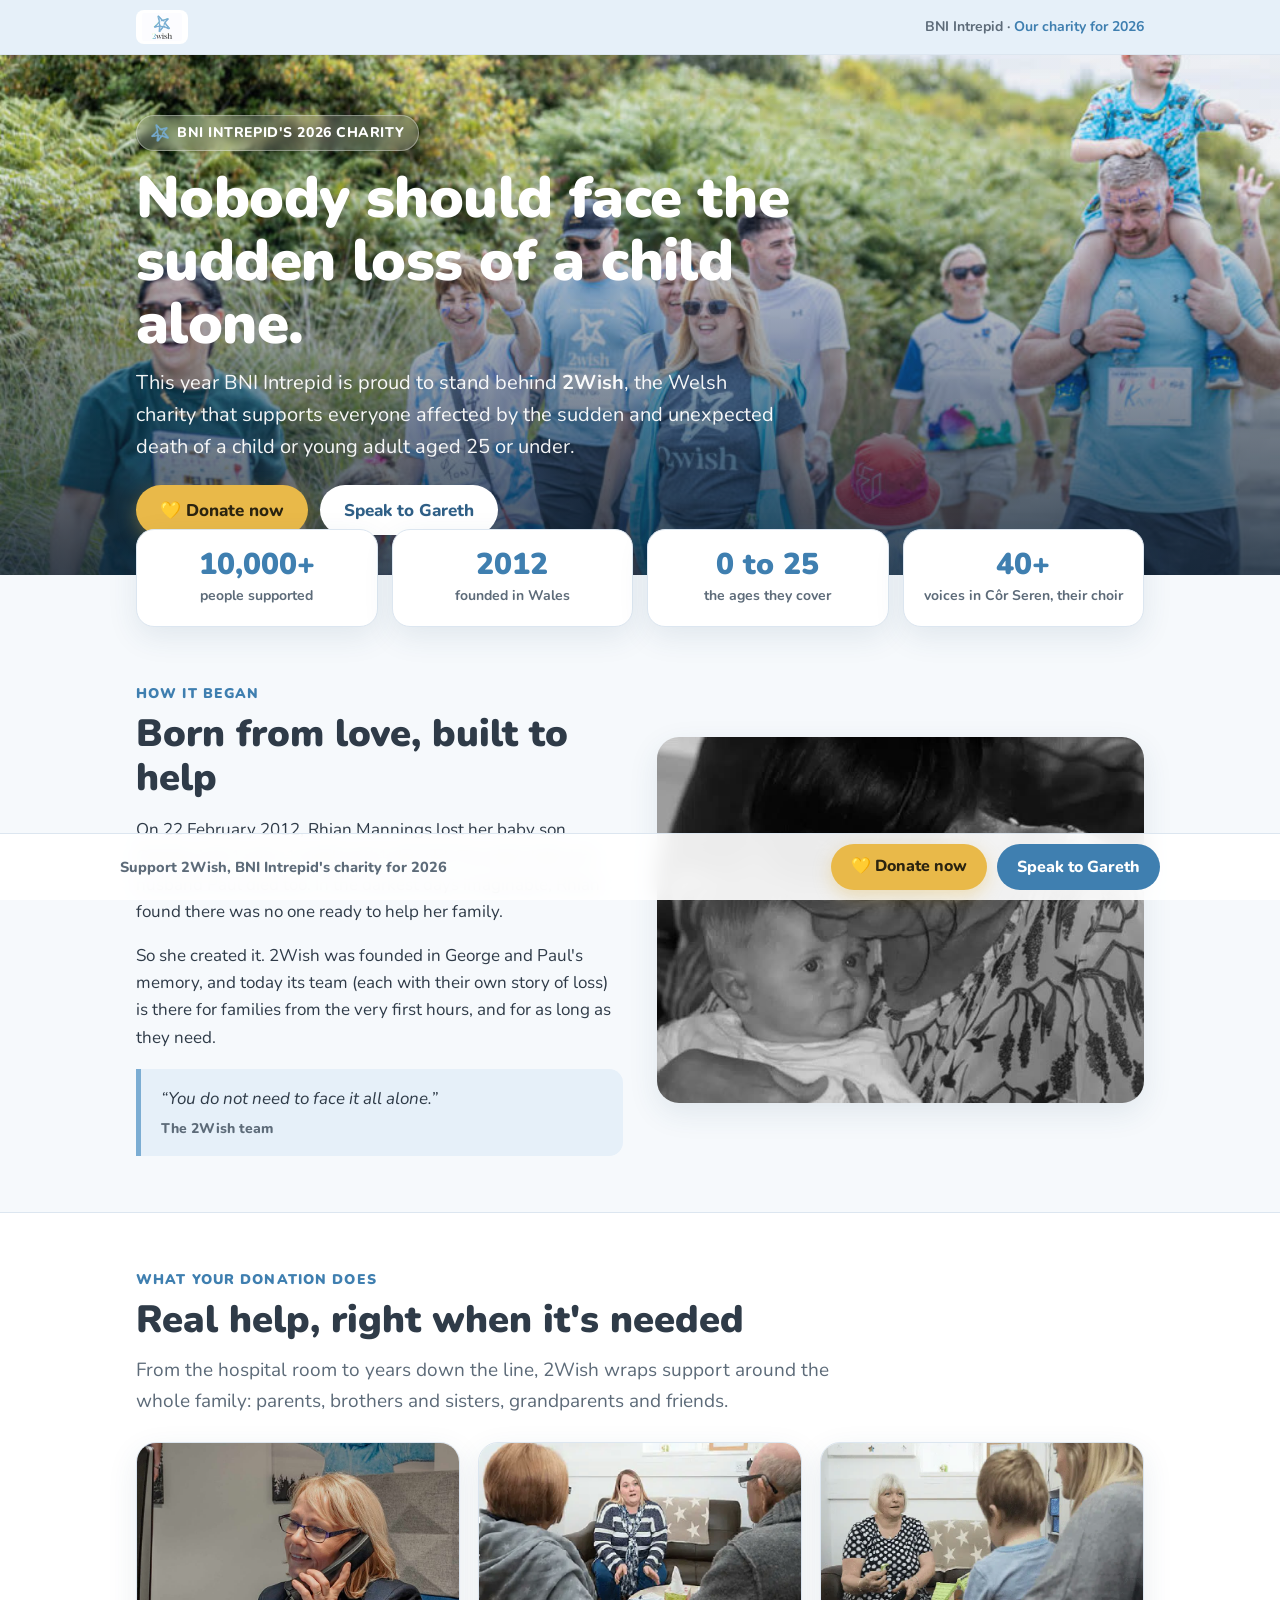
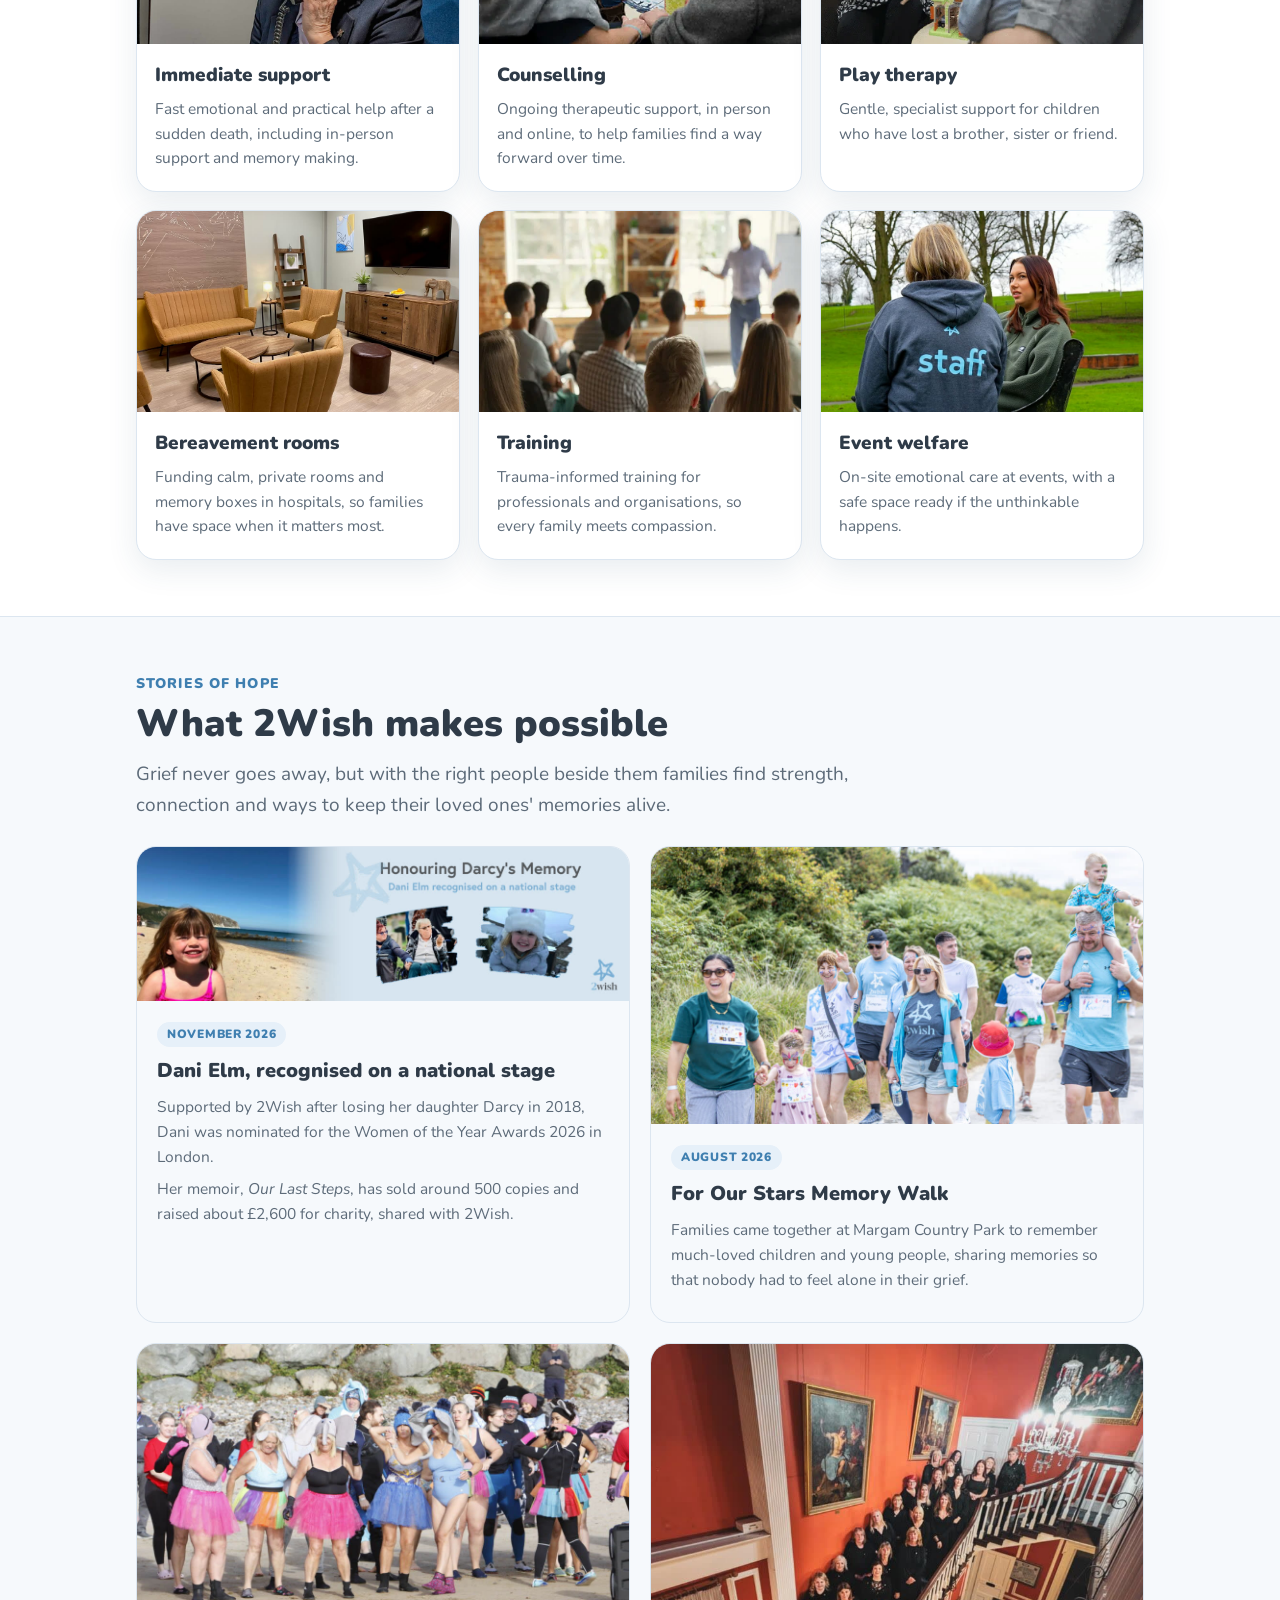
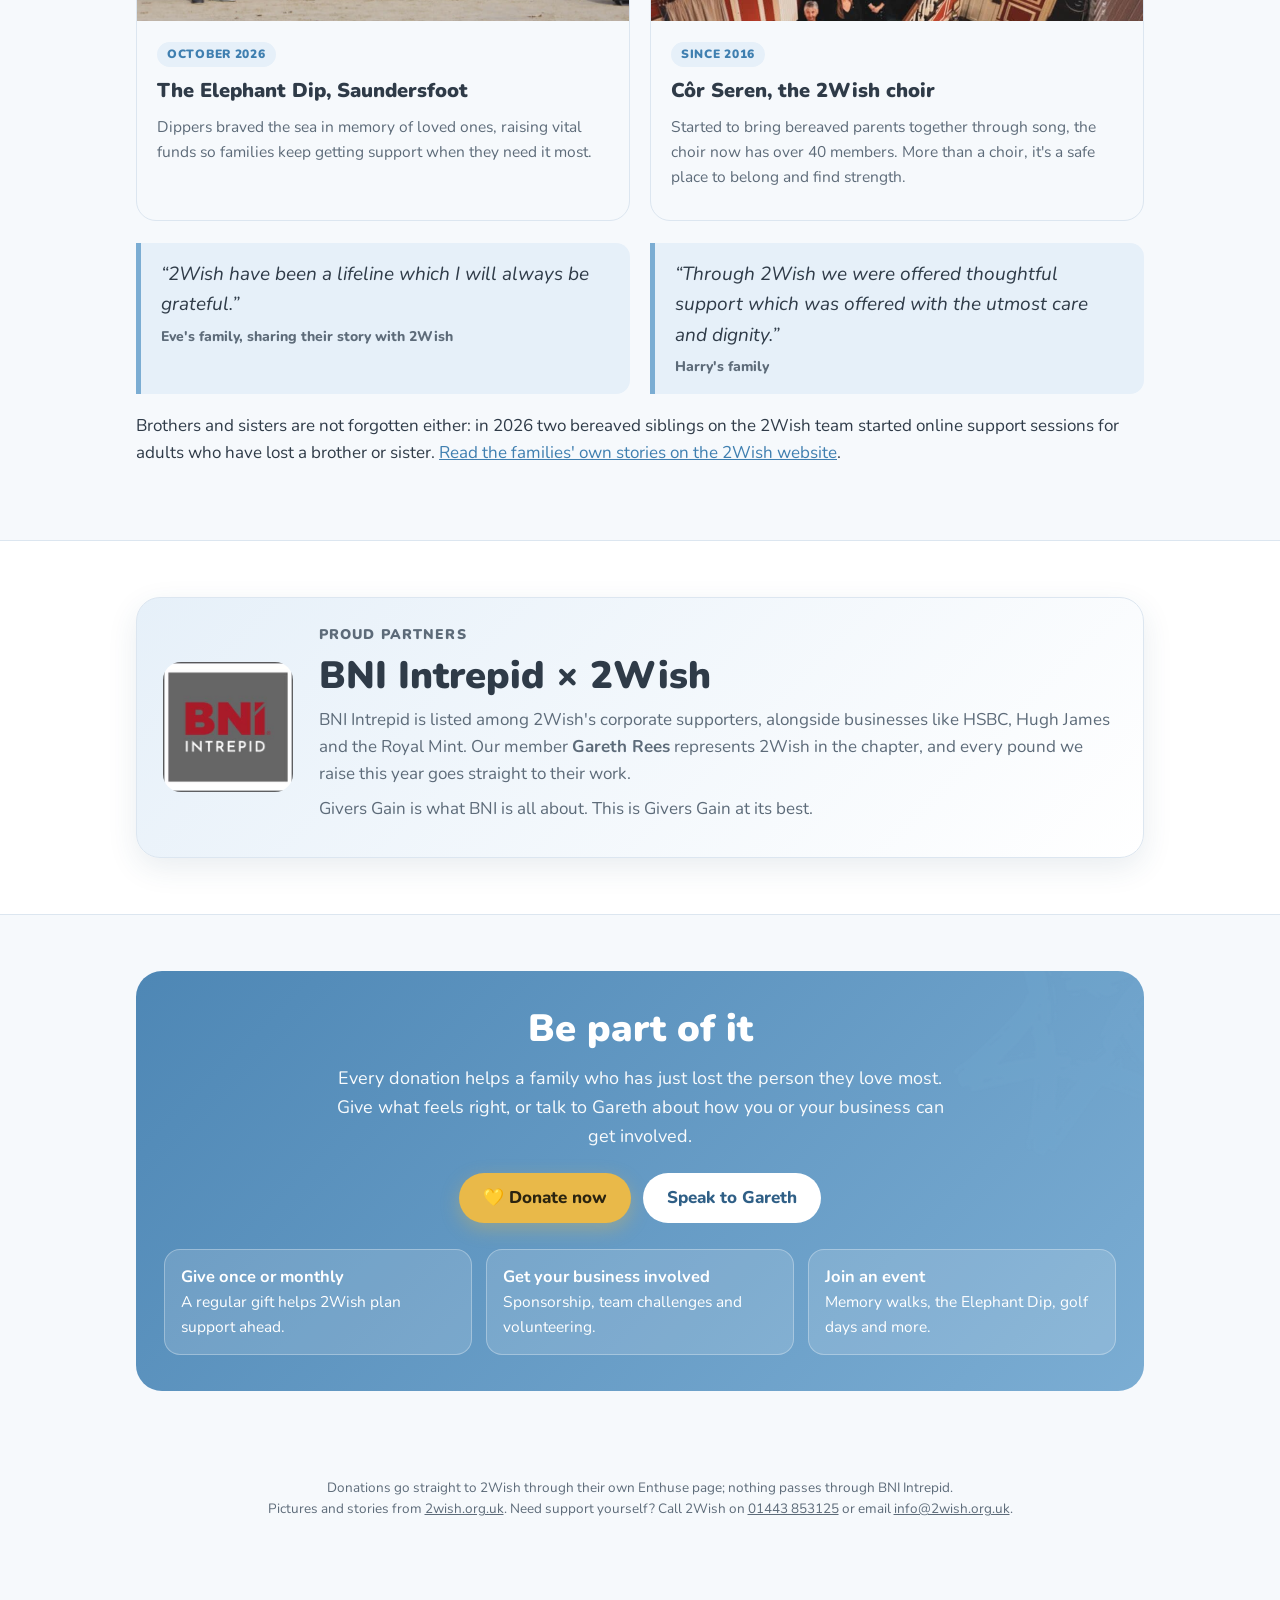
==== commit 47dfcad6: "2Wish spelling Co-Authored-By: Claude Opus 5.5 <noreply@anthropic.com>" ====
--- a/2wish/index.html
+++ b/2wish/index.html
@@ -214,7 +214,7 @@
         <img class="wide" src="img/dani.jpg" alt="Honouring Darcy's Memory: Dani Elm recognised on a national stage">
         <div><span class="tag">November 2026</span><h3>Dani Elm, recognised on a national stage</h3>
         <p>Supported by 2Wish after losing her daughter Darcy in 2018, Dani was nominated for the Women of the Year Awards 2026 in London.</p>
-        <p>Her memoir, <i>Our Last Steps</i>, has sold around 500 copies and raised about £2,600 for charity, shared with 2wish.</p></div>
+        <p>Her memoir, <i>Our Last Steps</i>, has sold around 500 copies and raised about £2,600 for charity, shared with 2Wish.</p></div>
       </article>
       <article>
         <img src="img/walk.jpg" alt="Supporters walking at the For Our Stars Memory Walk">
